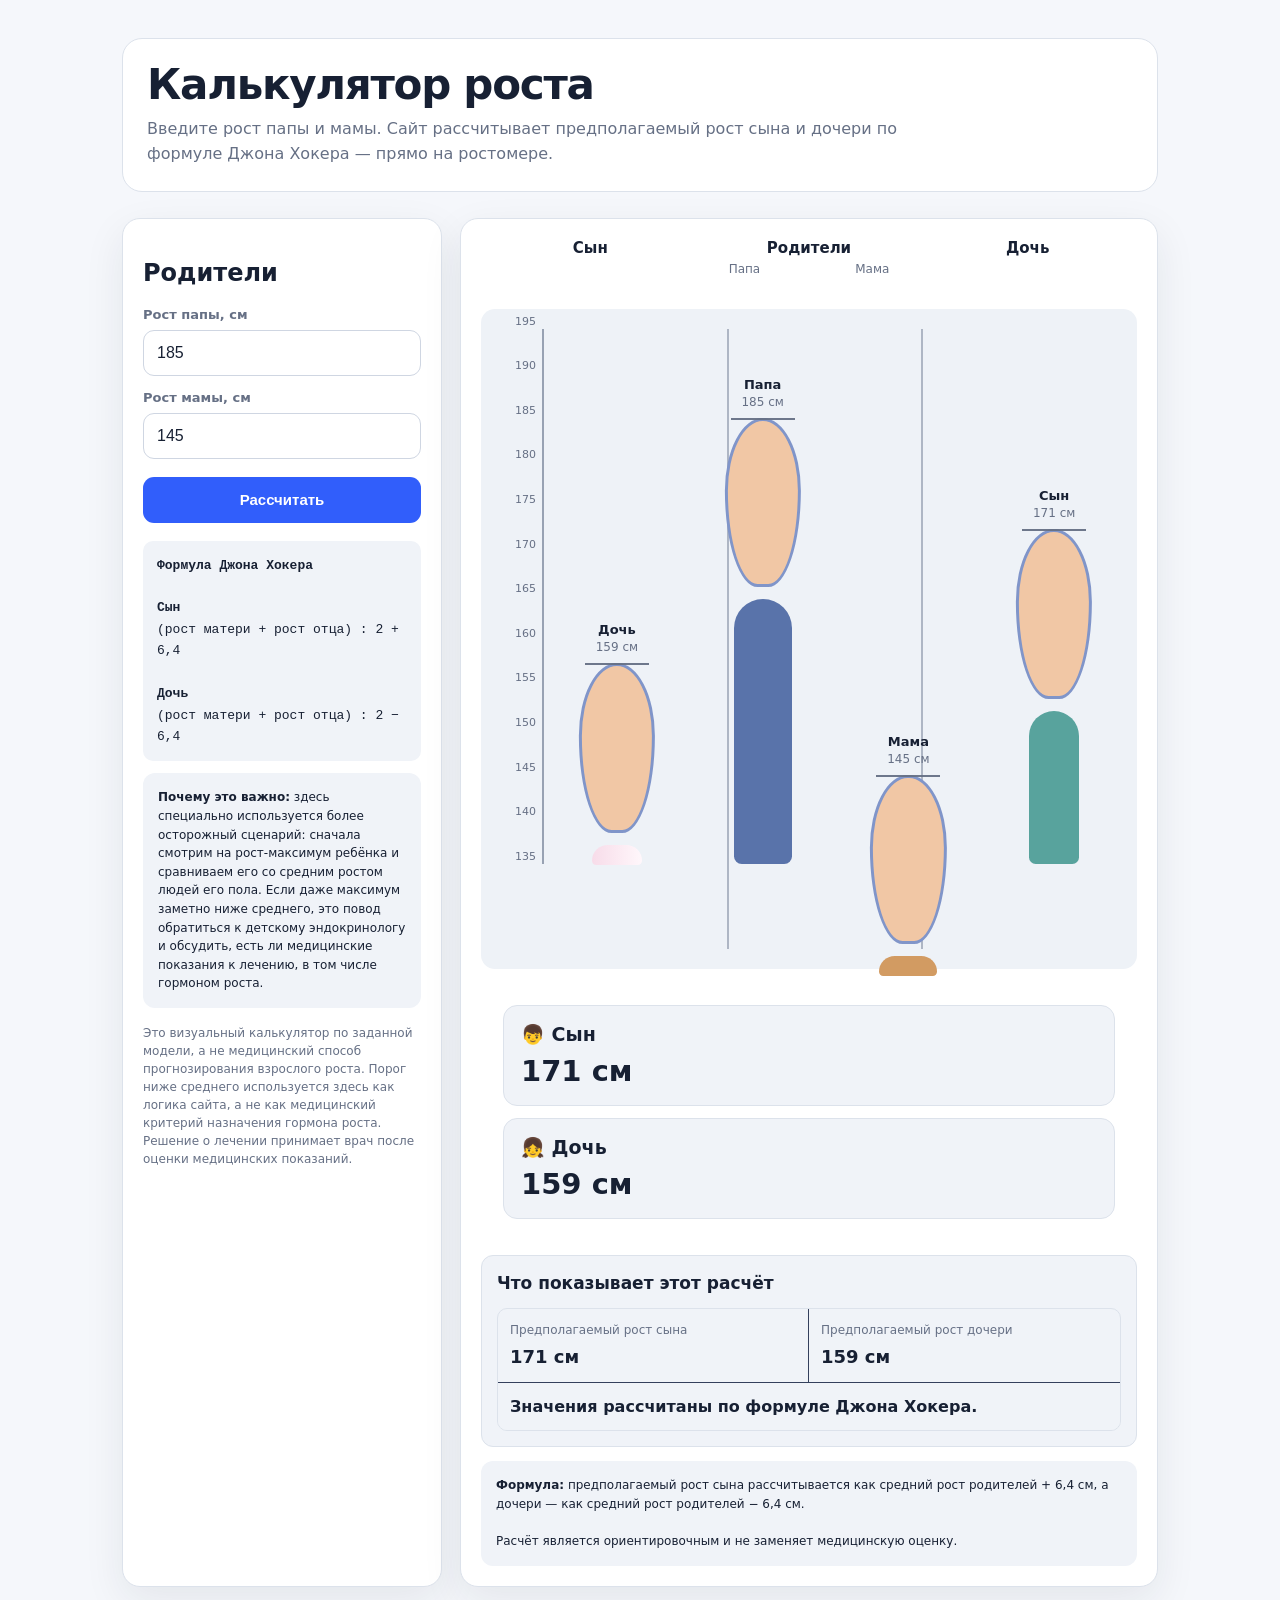
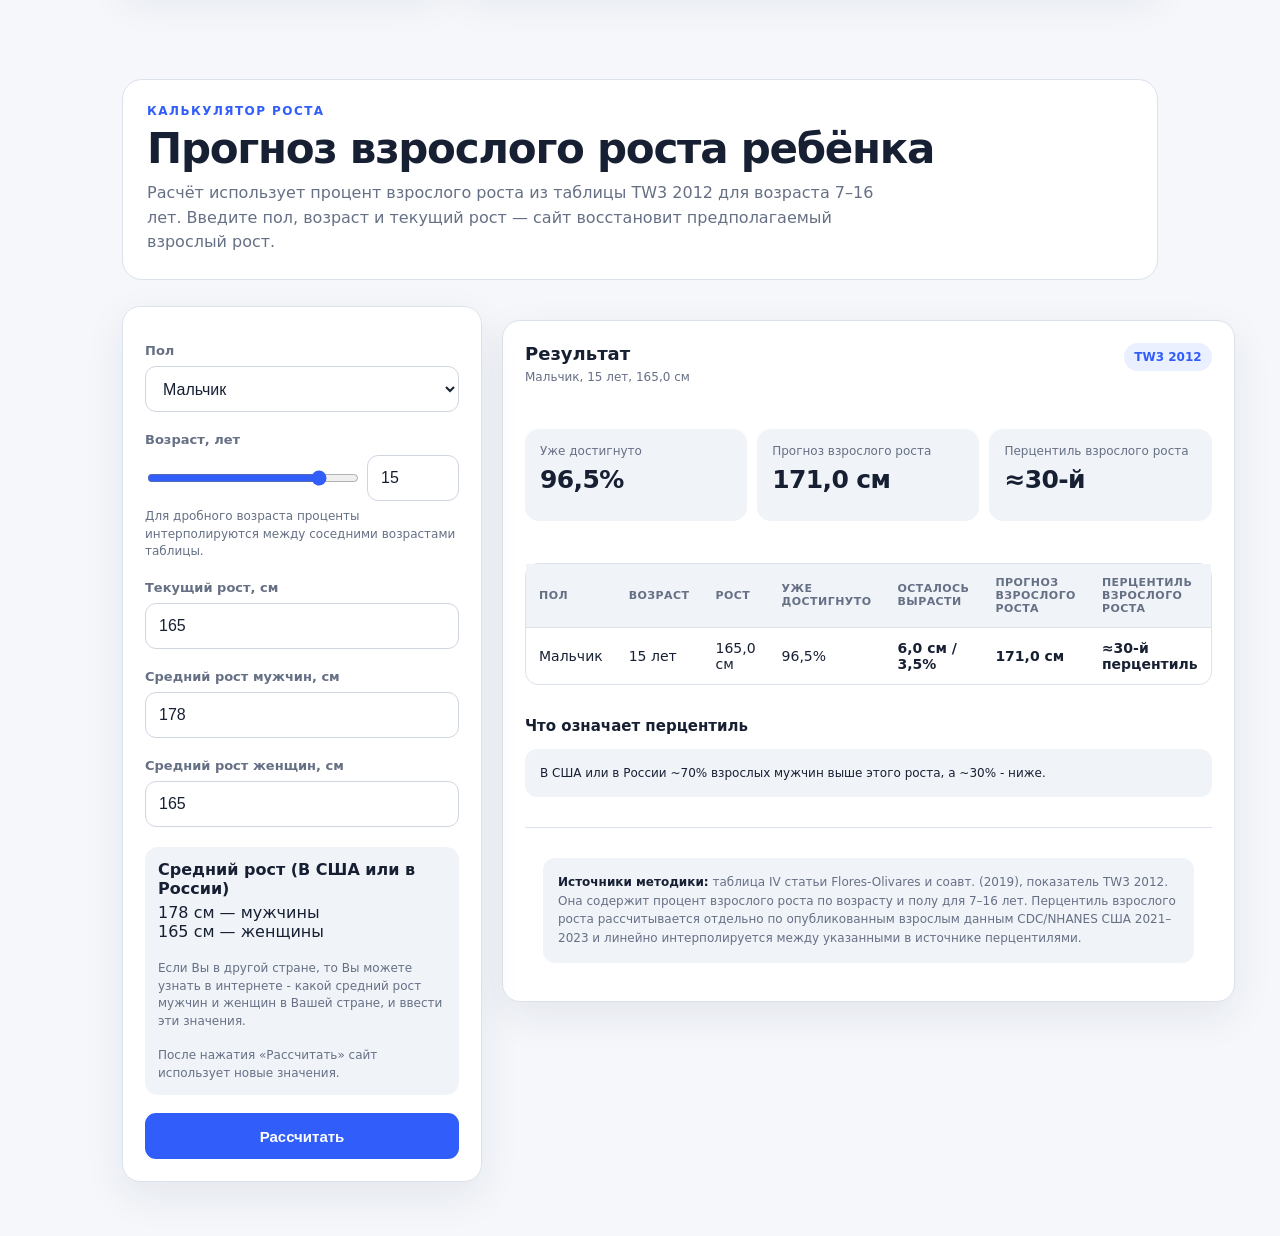
==== index.html @ 7a269a45 "init" ====
<!doctype html>

<html lang="ru">
<head>
    
<meta charset="utf-8">
<meta name="viewport" content="width=device-width,initial-scale=1">

<title>Калькулятор роста</title>

<!-- Формула Джона Хокера.html стили-->
<style>
*{box-sizing:border-box}body{margin:0;font-family:Arial,sans-serif;background:#101522;color:#f3f5fb}.wrap{max-width:1200px;margin:auto;padding:28px 18px 60px}header,.card{background:#192238;border:1px solid #34405d;border-radius:20px}header{padding:24px;margin-bottom:18px}h1{margin:0 0 8px;font-size:34px}.lead{color:#b9c3d8;line-height:1.5}.layout{display:grid;grid-template-columns:320px 1fr;gap:18px}.card{padding:20px}label{display:block;color:#b9c3d8;margin:14px 0 7px}input{width:100%;padding:12px;border-radius:10px;border:1px solid #4a5775;background:#0d1320;color:white;font-size:20px}button{width:100%;padding:13px;margin-top:18px;border:0;border-radius:10px;background:#e9edf7;color:#101522;font-weight:bold;font-size:16px;cursor:pointer}.formula{margin-top:18px;padding:14px;background:#0d1320;border-radius:10px;line-height:1.65;font-family:monospace}.stageHeader{
position:relative;height:62px;margin-bottom:8px;color:#e7ebf5;
display:grid;grid-template-columns:2fr 2fr 2fr;text-align:center;
font-weight:800;font-size:15px;align-items:start;
}
.stageHeader .parentNames{
font-size:12px;color:#aeb9d0;font-weight:400;margin-top:5px;
display:flex;justify-content:center;gap:95px;
}
.stage{height:660px;position:relative;overflow:visible;border-radius:14px;background:linear-gradient(#1c2945,#0d1423)}.ruler{position:absolute;left:8px;z-index:3;top:20px;height:535px;width:55px;border-right:2px solid #71809f}.tick{position:absolute;right:6px;height:14px;line-height:14px;color:#aeb9d0;font-size:11px}.divider{position:absolute;top:20px;bottom:20px;width:2px;background:#71809f;opacity:.75;z-index:1}.divider.left{left:37.5%}.divider.right{left:67%}.stageHeaders{position:absolute;top:18px;left:65px;right:12px;display:grid;grid-template-columns:2fr 2fr 2fr;text-align:center;font-weight:800;font-size:15px;color:#e7ebf5}.parentHeader{position:absolute;top:43px;left:65px;right:12px;display:flex;justify-content:center;gap:95px;font-size:12px;color:#aeb9d0}
.people{position:absolute;left:65px;right:12px;top:20px;height:535px;
display:flex;align-items:flex-end;justify-content:space-around;gap:4px}.person{height:100%;flex:1;min-width:70px;position:relative;
display:block;text-align:center}
.personGuide{position:absolute;height:2px;background:#e7ebf5;opacity:.95;
left:calc(50% - 16px);width:32px;z-index:5;pointer-events:none}.personHead{
position:absolute;
width:45px;
height:100px;
border-radius:50% 50% 43% 43% / 43% 43% 57% 57%;
left:50%;
transform:translateX(-50%);
background:#f1c7a5;
border:3px solid #8095c9;
z-index:3
}.personBody{position:absolute;width:58px;left:50%;transform:translateX(-50%);border-radius:30px 30px 8px 8px;background:#8095c9;z-index:2}.dad .personBody{background:#5973aa}.mom .personBody{background:#d29b62}.son .personBody{width:50px;background:#58a39d}.daughter .personBody{width:50px;background:linear-gradient(90deg,#f7dce9,#fff7fb)}.person b{position:absolute;left:50%;transform:translate(-50%, -100%);
font-size:13px;white-space:nowrap;z-index:4;text-align:center;line-height:1.25}
.person b .heightValue{display:block;font-size:12px;font-weight:400;color:#aeb9d0;margin-top:2px}.person small{display:none} 

.results {display:grid;grid-template-columns:1fr;
  
  gap:12px;margin-top:14px}
  
  .result{background:#0d1320;border:1px solid #34405d;border-radius:14px;padding:17px}.result h2{margin:0 0 8px;font-size:19px}.num{font-size:29px;font-weight:900}.muted{color:#aeb9d0;font-size:13px}.note{margin-top:14px;padding:15px;border-radius:12px;background:#202b44;line-height:1.5}.advice{margin-top:14px;padding:15px;border-radius:12px;border:1px solid #52688f;background:#151e31;line-height:1.5}
.advice h3{margin:0 0 12px;font-size:17px}.comparison{display:grid;gap:10px}.comparisonRow{display:grid;grid-template-columns:1fr 1fr;gap:0;background:#0d1320;border:1px solid #34405d;border-radius:10px;overflow:hidden}.comparisonCell{padding:12px;border-bottom:1px solid #34405d}.comparisonCell:first-child{border-right:1px solid #34405d}.comparisonLabel{color:#aeb9d0;font-size:12px;margin-bottom:4px}.comparisonValue{font-size:18px;font-weight:800}.comparisonResult{grid-column:1/-1;padding:12px;font-weight:700;line-height:1.45;background:#151e31}@media(max-width:600px){.comparisonRow{grid-template-columns:1fr}}
.disclaimer{color:#9eabc4;font-size:12px;line-height:1.5;margin-top:16px}@media(max-width:850px){.layout{grid-template-columns:1fr}.stage{height:540px}.person{min-width:45px}.person b{font-size:10px}.body{width:45px}.son .body,.daughter .body{width:39px}}
</style>


<!-- прогноз и перцентиль.html стили -->
<style>
:root {
  color-scheme: light dark;
  --bg: light-dark(#f5f7fb, #101319);
  --surface: light-dark(#ffffff, #181c24);
  --surface2: light-dark(#f0f3f8, #202631);
  --text: light-dark(#172033, #f1f4f8);
  --muted: light-dark(#667085, #a9b2c2);
  --border: light-dark(#dce2eb, #303846);
  --accent: light-dark(#315efb, #7d98ff);
  --accent2: light-dark(#eaf0ff, #263252);
  --good: light-dark(#087443, #5dd39e);
  --shadow: 0 14px 40px rgba(20, 32, 55, .08);
}
* { box-sizing: border-box; }
html, body { margin: 0; min-height: 100%; }
body { font-family: Inter, ui-sans-serif, system-ui, -apple-system, BlinkMacSystemFont, "Segoe UI", sans-serif; background: var(--bg); color: var(--text); }
#app { min-height: 100vh; background: var(--bg); border-radius: 0; }
.wrap { max-width: 1080px; margin: 0 auto; padding: 38px 22px 54px; }
header { margin-bottom: 26px; }
.eyebrow { color: var(--accent); font-size: 12px; font-weight: 800; letter-spacing: .12em; text-transform: uppercase; margin-bottom: 9px; }
h1 { font-size: clamp(28px, 4vw, 42px); line-height: 1.05; margin: 0 0 10px; letter-spacing: -.03em; }
.lead { color: var(--muted); max-width: 760px; line-height: 1.55; margin: 0; }
.grid { display: grid; grid-template-columns: 360px 1fr; gap: 20px; align-items: start; }
.card { background: var(--surface); border: 1px solid var(--border); border-radius: 18px; box-shadow: var(--shadow); }
.controls { padding: 22px; position: sticky; top: 18px; }
.field { margin-bottom: 20px; }
label { display: block; font-size: 13px; font-weight: 750; margin-bottom: 8px; }
select, input[type=number] { width: 100%; height: 46px; border: 1px solid var(--border); border-radius: 11px; background: var(--surface); color: var(--text); padding: 0 13px; font-size: 16px; outline: none; }
select:focus, input[type=number]:focus { border-color: var(--accent); box-shadow: 0 0 0 3px var(--accent2); }
.age-row { display: grid; grid-template-columns: 1fr 92px; gap: 10px; align-items: center; }
input[type=range] { width: 100%; accent-color: var(--accent); }
.small { font-size: 12px; color: var(--muted); line-height: 1.45; }
.refbox { background: var(--surface2); border-radius: 13px; padding: 13px; margin-top: 8px; }
.refbox strong { display: block; margin-bottom: 5px; }
button { width: 100%; border: 0; border-radius: 11px; height: 46px; background: var(--accent); color: white; font-weight: 800; font-size: 15px; cursor: pointer; }
button:hover { filter: brightness(1.06); }
.results { padding: 22px; }
.result-head { display: flex; justify-content: space-between; gap: 16px; align-items: flex-start; margin-bottom: 18px; }
.result-title { font-size: 18px; font-weight: 800; margin: 0 0 5px; }
.badge { white-space: nowrap; padding: 7px 10px; border-radius: 999px; background: var(--accent2); color: var(--accent); font-size: 12px; font-weight: 800; }
.hero { display: grid; grid-template-columns: repeat(3, 1fr); gap: 10px; margin-bottom: 18px; }
.metric { background: var(--surface2); border-radius: 14px; padding: 15px; min-height: 92px; }
.metric .k { color: var(--muted); font-size: 12px; margin-bottom: 7px; }
.metric .v { font-size: 25px; font-weight: 850; letter-spacing: -.025em; }
.table-wrap { overflow-x: visible; border: 1px solid var(--border); border-radius: 13px; }

table {
  width: 100%;
  border-collapse: collapse;
  min-width: 0;

}

th, td { padding: 12px 13px; text-align: left; border-bottom: 1px solid var(--border); }
th { font-size: 11px; text-transform: uppercase; letter-spacing: .04em; color: var(--muted); background: var(--surface2); }
td { font-size: 14px; }
tr:last-child td { border-bottom: 0; }
strong.highlight { color: var(--accent); }
.section { margin-top: 20px; }
.section h2 { font-size: 15px; margin: 0 0 9px; }
.note { color: var(--muted); font-size: 12px; line-height: 1.55; }
.source { padding: 16px 18px; border-top: 1px solid var(--border); margin-top: 18px; }
.source a { color: var(--accent); }
.error { color: #c62828; font-size: 13px; margin-top: 7px; }
@media (max-width: 820px) {
  .grid { grid-template-columns: 1fr; }
  .controls { position: static; }
}
@media (max-width: 560px) {
  .wrap { padding: 25px 14px 40px; }
  .hero { grid-template-columns: 1fr; }
  .result-head { flex-direction: column; }
}
</style>



<style id="light-theme-override">
html, body, #app {
  background: #f5f7fb !important;
  color: #172033 !important;
}
header, .card {
  background: #ffffff !important;
  color: #172033 !important;
  border-color: #dce2eb !important;
}
.stage {
  background: #eef2f7 !important;
}
.stageHeader, .stageHeaders {
  color: #172033 !important;
}
.parentNames, .parentHeader, .tick, .lead, label, .small, .muted,
.disclaimer, .note, .comparisonLabel, .metric .k, .source .note {
  color: #667085 !important;
}
input, select, input[type=number] {
  background: #ffffff !important;
  color: #172033 !important;
  border-color: #cfd6e2 !important;
}
.formula, .result, .comparisonRow, .comparisonResult,
.refbox, .metric, .note, .advice {
  background: #f0f3f8 !important;
  color: #172033 !important;
  border-color: #dce2eb !important;
}
.table-wrap, table, th, td {
  border-color: #dce2eb !important;
}
th {
  background: #f0f3f8 !important;
  color: #667085 !important;
}
td {
  color: #172033 !important;
}
.result h2, .result-title, .comparisonValue, .num,
h1, h2, h3, strong, .v {
  color: #172033 !important;
}
.badge {
  background: #eaf0ff !important;
}
.person b {
  color: #172033 !important;
}
.person b .heightValue {
  color: #667085 !important;
}
.personGuide {
  background: #667085 !important;
}
.ruler {
  border-right-color: #98a2b3 !important;
}
.divider {
  background: #98a2b3 !important;
}
</style>

</head>

<body>
    <!-- Формула Джона Хокера.html div-->
<div class="wrap"><header><h1>Калькулятор роста</h1><div class="lead">Введите рост папы и мамы. Сайт рассчитывает предполагаемый рост сына и дочери по формуле Джона Хокера — прямо на ростомере.</div></header><div class="layout"><section class="card"><h2>Родители</h2><label>Рост папы, см</label><input id="dad" type="number" min="70" max="250" value="185"><label>Рост мамы, см</label><input id="mom" type="number" min="70" max="250" value="145"><button onclick="calculate()">Рассчитать</button><div class="formula"><b>Формула Джона Хокера</b><br><br><b>Сын</b><br>(рост матери + рост отца) : 2 + 6,4<br><br><b>Дочь</b><br>(рост матери + рост отца) : 2 − 6,4</div><div class="note" style="margin-top:12px;background:#2a2030">
<b>Почему это важно:</b> здесь специально используется более осторожный сценарий: сначала смотрим на рост-максимум ребёнка и сравниваем его со средним ростом людей его пола. Если даже максимум заметно ниже среднего, это повод обратиться к детскому эндокринологу и обсудить, есть ли медицинские показания к лечению, в том числе гормоном роста.
</div>

<!-- Формула Джона Хокера.html div-->
<div class="disclaimer">Это визуальный калькулятор по заданной модели, а не медицинский способ прогнозирования взрослого роста. Порог ниже среднего используется здесь как логика сайта, а не как медицинский критерий назначения гормона роста. Решение о лечении принимает врач после оценки медицинских показаний.</div></section><section class="card"><div class="stageHeader">
<div>Сын</div>
<div>Родители<div class="parentNames"><span>Папа</span><span>Мама</span></div></div>
<div>Дочь</div>
</div><div class="stage"><div class="ruler" id="ruler"></div><div class="divider left"></div><div class="divider right"></div><div class="people" id="people"></div></div><div class="results"><div class="result"><h2>👦 Сын</h2><div class="num" id="sonHeight">—</div></div><div class="result"><h2>👧 Дочь</h2><div class="num" id="daughterHeight">—</div></div></div><div id="advice" class="advice"></div><div class="note">
<b>Формула:</b> предполагаемый рост сына рассчитывается как средний рост родителей + 6,4 см, а дочери — как средний рост родителей − 6,4 см.<br><br>
Расчёт является ориентировочным и не заменяет медицинскую оценку.
</div></section></div></div>



<!-- прогноз и перцентиль.html - див -->

<div id="app">
  <main class="wrap">
    <header>
      <div class="eyebrow">Калькулятор роста</div>
      <h1>Прогноз взрослого роста ребёнка</h1>
      <p class="lead">Расчёт использует процент взрослого роста из таблицы TW3 2012 для возраста 7–16 лет. Введите пол, возраст и текущий рост — сайт восстановит предполагаемый взрослый рост.</p>
    </header>

    <div class="grid">
      <section class="card controls">
        <div class="field">
          <label for="gender">Пол</label>
          <select id="gender">
            <option value="male">Мальчик</option>
            <option value="female">Девочка</option>
          </select>
        </div>

        <div class="field">
          <label for="age">Возраст, лет</label>
          <div class="age-row">
            <input id="ageRange" type="range" min="7" max="16" step="0.1" value="15">
            <input id="age" type="number" min="7" max="16" step="0.1" value="15">
          </div>
          <div class="small" style="margin-top:7px">Для дробного возраста проценты интерполируются между соседними возрастами таблицы.</div>
        </div>

        <div class="field">
          <label for="height">Текущий рост, см</label>
          <input id="height" type="number" min="80" max="230" step="0.1" value="165">
          <div id="heightError" class="error" hidden>Введите рост от 80 до 230 см.</div>
        </div>

        <div class="field">
          <label for="avgMale">Средний рост мужчин, см</label>
          <input id="avgMale" type="number" min="100" max="230" step="0.1" value="178">
        </div>

        <div class="field">
          <label for="avgFemale">Средний рост женщин, см</label>
          <input id="avgFemale" type="number" min="100" max="230" step="0.1" value="165">
        </div>

        <div class="refbox">
          <strong>Средний рост (В США или в России)</strong>
          <div id="averageText">178 см — мужчины</div>
          <div id="averageText">165 см — женщины</div>
          <br/>
          <div class="small">
            Если Вы в другой стране, то Вы можете узнать в интернете - какой средний рост мужчин и женщин в Вашей стране, и ввести эти значения.
            <br/>  <br/>
            После нажатия «Рассчитать» сайт использует новые значения.</div>

        </div>
        <button id="calc">Рассчитать</button>
      </section>

      <section class="card results">
        <div class="result-head">
          <div>
            <div class="result-title">Результат</div>
            <div id="summary" class="small">Мальчик, 15 лет, 165 см</div>
          </div>
          <div class="badge">TW3 2012</div>
        </div>
        <div></div>
        <div class="hero">
          <div class="metric"><div class="k">Уже достигнуто</div><div id="pctReached" class="v">96,5%</div></div>
          <div class="metric"><div class="k">Прогноз взрослого роста</div><div id="adultHeight" class="v">171,0 см</div></div>
          <div class="metric"><div class="k">Перцентиль взрослого роста</div><div id="percentile" class="v">≈30-й</div></div>
        </div>
        <div></div>
        <div class="table-wrap">
          <table>
            <thead><tr><th>Пол</th><th>Возраст</th><th>Рост</th><th>Уже достигнуто</th><th>Осталось вырасти</th><th>Прогноз взрослого роста</th><th>Перцентиль взрослого роста</th></tr></thead>
            <tbody><tr>
              <td id="rgender">Мальчик</td><td id="rAge">15 лет</td><td id="rHeight">165 см</td><td id="rReached">96,5%</td>
              <td id="rRemaining"><strong class="highlight">6,0 см / 3,5%</strong></td><td id="rAdult"><strong class="highlight">171,0 см</strong></td><td id="rPercentile"><strong class="highlight">≈30-й перцентиль</strong></td>
            </tr></tbody>
          </table>
        </div>

        <div class="section">
          <h2>Что означает перцентиль</h2>
          <div id="percentileText" class="note">Примерно 30% мужчин в используемой взрослой референсной выборке ниже этого роста, а примерно 70% — выше.</div>
        </div>

        <div class="source">
          <div class="note"><strong>Источники методики:</strong> таблица IV статьи Flores-Olivares и соавт. (2019), показатель TW3 2012. Она содержит процент взрослого роста по возрасту и полу для 7–16 лет. Перцентиль взрослого роста рассчитывается отдельно по опубликованным взрослым данным CDC/NHANES США 2021–2023 и линейно интерполируется между указанными в источнике перцентилями.</div>
        </div>
      </section>
    </div>
  </main>
</div>




<!-- Формула Джона Хокера.html скрипт:-->
<script>
function calculate(){
    const dad=+document.getElementById('dad').value;
    const mom=+document.getElementById('mom').value;
    if(!dad||!mom)return;

    // Формула Джона Хокера.html.
    // Сын: (рост матери + рост отца) / 2 + 6,4.
    // Дочь: (рост матери + рост отца) / 2 - 6,4.
    const sonHeight=(mom+dad)/2+6.4;
    const daughterHeight=(mom+dad)/2-6.4;

    document.getElementById('sonHeight').textContent=Math.round(sonHeight)+' см';
    document.getElementById('daughterHeight').textContent=Math.round(daughterHeight)+' см';

    const people=[
        ['Дочь',daughterHeight,'daughter'],
        ['Папа',dad,'dad'],
        ['Мама',mom,'mom'],
        ['Сын',sonHeight,'son']
    ];

    // Все реальные значения роста, используемые для построения ростомера.
    // Важно: этот массив должен быть создан ДО расчёта lo/hi.
    const all=people.map(p=>p[1]);

    // ================================================================
    // РОСТОМЕР: КООРДИНАТЫ ЦИФР = ОСНОВА ДЛЯ ВСЕХ ФИГУР
    // ================================================================
    const lo=Math.floor((Math.min(...all)-10)/5)*5;
    const hi=Math.ceil((Math.max(...all)+10)/5)*5;
    const H=535;

    /*
       Сначала физически создаём цифры ростомера.

       Для КАЖДОЙ цифры запоминаем:
         x  = её горизонтальная координата
         y  = НИЖНЮЮ координату цифры

       Именно эти координаты потом используются для фигур.
       Отдельной шкалы для фигур НЕТ.
    */
    const rulerCoords={};
    let ticks='';

    for(let h=lo;h<=hi;h+=5){
        const bottomY=H-(h-lo)*(H/(hi-lo));
        const topY=bottomY-14;

        // Пока только создаём цифры.
        // Реальные x/y будут считаны НИЖЕ, после вставки в DOM.
        ticks+=`<div class="tick" data-height="${h}" style="top:${topY}px">${h}</div>`;
    }

    const ruler=document.getElementById('ruler');
    ruler.innerHTML=ticks;

    /*
       Теперь цифры уже реально существуют на странице.
       Запоминаем ИХ ФАКТИЧЕСКИЕ координаты:
         x = offsetLeft
         y = offsetTop + offsetHeight = нижний край цифры

       Это именно та координата, которую потом используем
       для постановки линии роста.
    */
    ruler.querySelectorAll('.tick').forEach(el=>{
        const h=Number(el.dataset.height);

        rulerCoords[h]={
            x:el.offsetLeft,
            y:el.offsetTop+el.offsetHeight
        };
    });

    /*
       ГЛАВНАЯ ЛОГИКА.

       Если рост ровно кратен 5:
          170 -> берём НИЖНИЙ Y цифры 170.

       Если рост НЕ кратен 5:
          171, 172, 173, 174
          находятся в промежутке 170..175.

       Для ВСЕХ этих значений берём:
          (нижний Y цифры 170 + нижний Y цифры 175) / 2

       То есть они получают ОДИНАКОВУЮ горизонтальную линию,
       строго посередине между двумя ближайшими цифрами ростомера.

       Это специально НЕ является пропорциональной интерполяцией.
    */
    function growthLineY(height){
        const roundedHeight=Math.round(height);

        // Точное значение, кратное 5:
        if(roundedHeight % 5 === 0 && rulerCoords[roundedHeight]){
            return rulerCoords[roundedHeight].y;
        }

        // Нижняя и верхняя отметки, кратные 5.
        const lower=Math.floor(height/5)*5;
        const upper=lower+5;

        const lowerPoint=rulerCoords[lower];
        const upperPoint=rulerCoords[upper];

        if(lowerPoint && upperPoint){
            // СТРОГО СЕРЕДИНА между нижними Y двух цифр.
            return (lowerPoint.y + upperPoint.y) / 2;
        }

        // Запасной вариант только если значение вышло за созданный ростомер.
        return H-(height-lo)*(H/(hi-lo));
    }

    /*
       Фигура:

       ───────────────  <- горизонтальная линия роста
              ○         <- ВЕРХ круга совпадает с линией
             /|\
             / \

       Линия касается круга именно сверху.
       Тело начинается ниже головы.
    */
    // Голова должна занимать примерно 19 см по высоте.
    // Больший диаметр овала расположен вертикально.
    // Меньший диаметр = 45% от большего.
    //
    // Высота ростомера H соответствует диапазону hi-lo сантиметров,
    // поэтому 19 см переводим в реальные пиксели этого ростомера.
    const headHeightCm=19;
    const headHeight=19*(H/(hi-lo));
    const headWidth=headHeight*0.45;
    const headBorder=3;
    const headTotal=headHeight+headBorder*2;
    const bodyGap=6;

    document.getElementById('people').innerHTML=people.map(p=>{
        const growthY=growthLineY(p[1]);

        // ВЕРХ головы = линия роста.
        const headTop=growthY;

        // Тело начинается под кругом.
        const bodyTop=headTop+headTotal+bodyGap;
        const bodyHeight=Math.max(20,H-bodyTop);

        // Горизонтальная линия роста для каждой фигуры.
        const guide=
            `<div class="personGuide"
                  style="top:${growthY}px;
                         left:calc(50% - 32px);
                         width:64px"></div>`;

        return `<div class="person ${p[2]}">
            ${guide}
            <div class="personHead" style="top:${headTop}px;width:${headWidth}px;height:${headHeight}px"></div>
            <div class="personBody" style="top:${bodyTop}px;height:${bodyHeight}px"></div>
            <b style="top:${headTop-8}px">${p[0]}<span class="heightValue">${Math.round(p[1])} см</span></b>
        </div>`;
    }).join('');

    document.getElementById('advice').innerHTML=
        `<h3>Что показывает этот расчёт</h3><div class="comparison"><div class="comparisonRow"><div class="comparisonCell"><div class="comparisonLabel">Предполагаемый рост сына</div><div class="comparisonValue">${Math.round(sonHeight)} см</div></div><div class="comparisonCell"><div class="comparisonLabel">Предполагаемый рост дочери</div><div class="comparisonValue">${Math.round(daughterHeight)} см</div></div><div class="comparisonResult">Значения рассчитаны по формуле Джона Хокера.</div></div></div>`;
}
calculate();
</script>


<!-- прогноз и перцентиль.html скрипт:-->
<script>
const AHP = {
  male: [
    [7,69.4],[8,72.6],[9,75.6],[10,78.4],[11,80.8],[12,84.5],[13,88.2],[14,93.1],[15,96.5],[16,98.1]
  ],
  female: [
    [7,74.2],[8,77.9],[9,81.2],[10,85.4],[11,88.8],[12,92.0],[13,96.2],[14,98.0],[15,99.0],[16,99.2]
  ]
};
// CDC/NHANES US adults 20+ (2021–2023): percentile -> cm.
const ADULT_REF = {
  male: [[5,162.2],[10,165.2],[15,167.5],[25,170.0],[50,175.2],[75,180.1],[85,183.0],[90,184.8],[95,187.2]],
  female: [[5,149.6],[10,152.0],[15,153.9],[25,156.4],[50,161.2],[75,166.1],[85,168.6],[90,170.4],[95,172.5]]
};
const AVG = { male:178, female:165 };
const genderEl = document.getElementById('gender');
const avgMaleEl = document.getElementById('avgMale');
const avgFemaleEl = document.getElementById('avgFemale');
const ageEl = document.getElementById('age');
const rangeEl = document.getElementById('ageRange');
const heightEl = document.getElementById('height');
rangeEl.addEventListener('input', () => { ageEl.value = rangeEl.value; calculate(); });
ageEl.addEventListener('input', () => { rangeEl.value = Math.max(7, Math.min(16, Number(ageEl.value) || 7)); calculate(); });
genderEl.addEventListener('change', calculate);
heightEl.addEventListener('input', calculate);
document.getElementById('calc').addEventListener('click', calculate);
function fmt(n, digits=1) { return n.toFixed(digits).replace('.', ','); }
function interpolate(rows, age) {
  if (age <= rows[0][0]) return rows[0][1];
  if (age >= rows[rows.length-1][0]) return rows[rows.length-1][1];
  for (let i=0;i<rows.length-1;i++) {
    const [x1,y1] = rows[i], [x2,y2] = rows[i+1];
    if (age >= x1 && age <= x2) return y1 + (age-x1)*(y2-y1)/(x2-x1);
  }
}
function percentile(height, gender) {
  const rows = ADULT_REF[gender];
  if (height < rows[0][1]) return { value: 5, bound: '<' };
  if (height > rows[rows.length-1][1]) return { value: 95, bound: '>' };
  for (let i=0;i<rows.length-1;i++) {
    const [p1,h1] = rows[i], [p2,h2] = rows[i+1];
    if (height >= h1 && height <= h2) {
      const p = p1 + (height-h1)*(p2-p1)/(h2-h1);
      return { value:p, bound:'' };
    }
  }
  return { value:50, bound:'' };
}
function calculate() {
  const gender = genderEl.value;
  let age = Number(ageEl.value);
  const height = Number(heightEl.value);
  const avgMale = Number(avgMaleEl.value);
  const avgFemale = Number(avgFemaleEl.value);
  const err = document.getElementById('heightError');
  if (!Number.isFinite(age)) age = 15;
  age = Math.max(7, Math.min(16, age));
  rangeEl.value = age;
  if (!Number.isFinite(height) || height < 80 || height > 230) { err.hidden=false; return; }
  err.hidden=true;
  if (!Number.isFinite(avgMale) || avgMale < 100 || avgMale > 230 ||
      !Number.isFinite(avgFemale) || avgFemale < 100 || avgFemale > 230) {
    return;
  }
  AVG.male = avgMale;
  AVG.female = avgFemale;
  const reached = interpolate(AHP[gender], age);
  const adult = height / (reached/100);
  const remainingCm = adult - height;
  const remainingPct = 100 - reached;
  const perc = percentile(adult, gender);
  const pText = perc.bound === '<' ? `<${perc.value}-го` : perc.bound === '>' ? `>${perc.value}-го` : `≈${Math.round(perc.value)}-й`;
  const genderName = gender === 'male' ? 'Мальчик' : 'Девочка';
  const avg = AVG[gender];
  document.getElementById('averageText').textContent = `${avg} см — ${gender === 'male' ? 'мужчины' : 'женщины'}`;
  document.getElementById('summary').textContent = `${genderName}, ${fmt(age, age % 1 ? 1 : 0)} лет, ${fmt(height)} см`;
  document.getElementById('pctReached').textContent = `${fmt(reached)}%`;
  document.getElementById('adultHeight').textContent = `${fmt(adult)} см`;
  document.getElementById('percentile').textContent = `${pText}`;
  document.getElementById('rgender').textContent = genderName;
  document.getElementById('rAge').textContent = `${fmt(age, age % 1 ? 1 : 0)} лет`;
  document.getElementById('rHeight').textContent = `${fmt(height)} см`;
  document.getElementById('rReached').textContent = `${fmt(reached)}%`;
  document.getElementById('rRemaining').innerHTML = `<strong class="highlight">${fmt(Math.max(0,remainingCm))} см / ${fmt(remainingPct)}%</strong>`;
  document.getElementById('rAdult').innerHTML = `<strong class="highlight">${fmt(adult)} см</strong>`;
  document.getElementById('rPercentile').innerHTML = `<strong class="highlight">${pText} перцентиль</strong>`;
  const low = Math.max(0, Math.min(100, perc.value));
  document.getElementById('percentileText').textContent = perc.bound === '<'
    ? `Прогноз ниже 5-го перцентиля используемой референсной выборки.`
    : perc.bound === '>'
      ? `Прогноз выше 95-го перцентиля используемой референсной выборки.`
      : `В США или в России   ~${Math.round(100-low)}%  взрослых ${gender === 'male' ? 'мужчин' : 'женщин'} выше этого роста, а ~${Math.round(low)}% - ниже.`;
}
calculate();
</script>



</body>


</html>
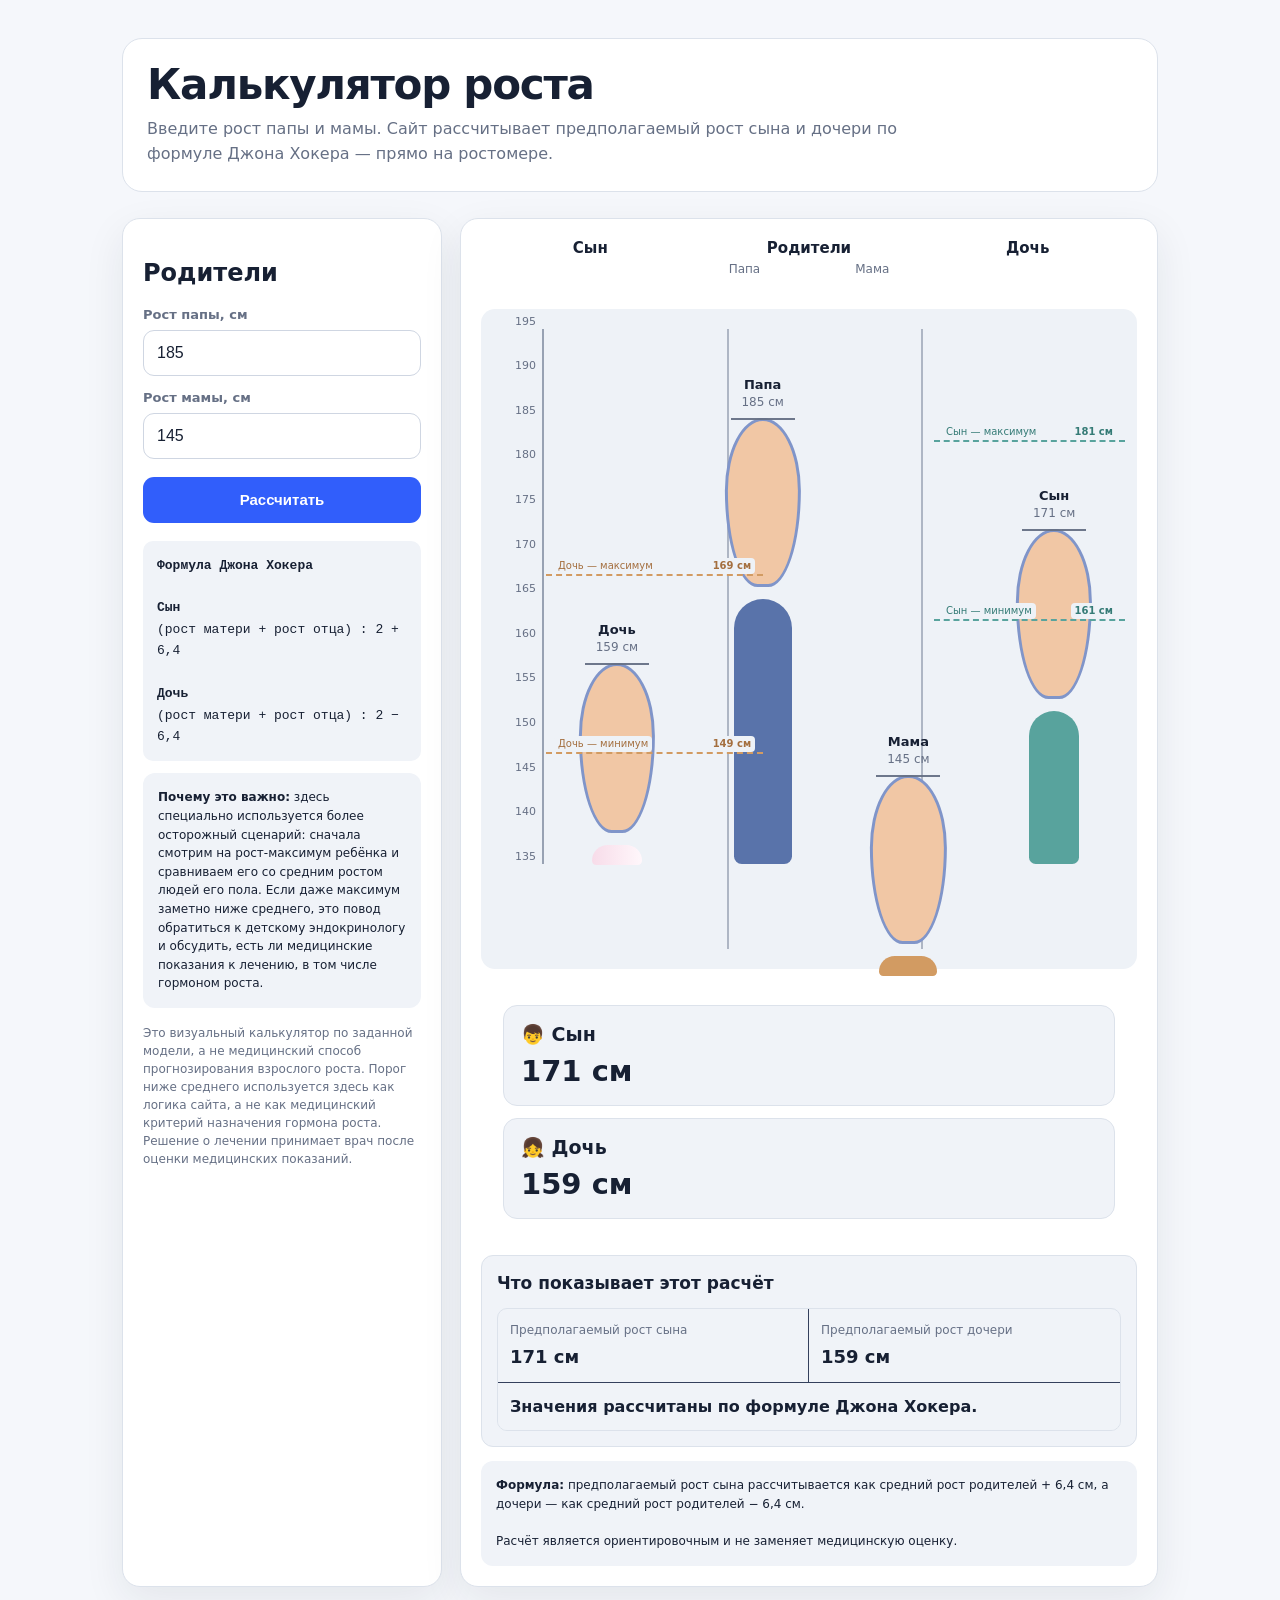
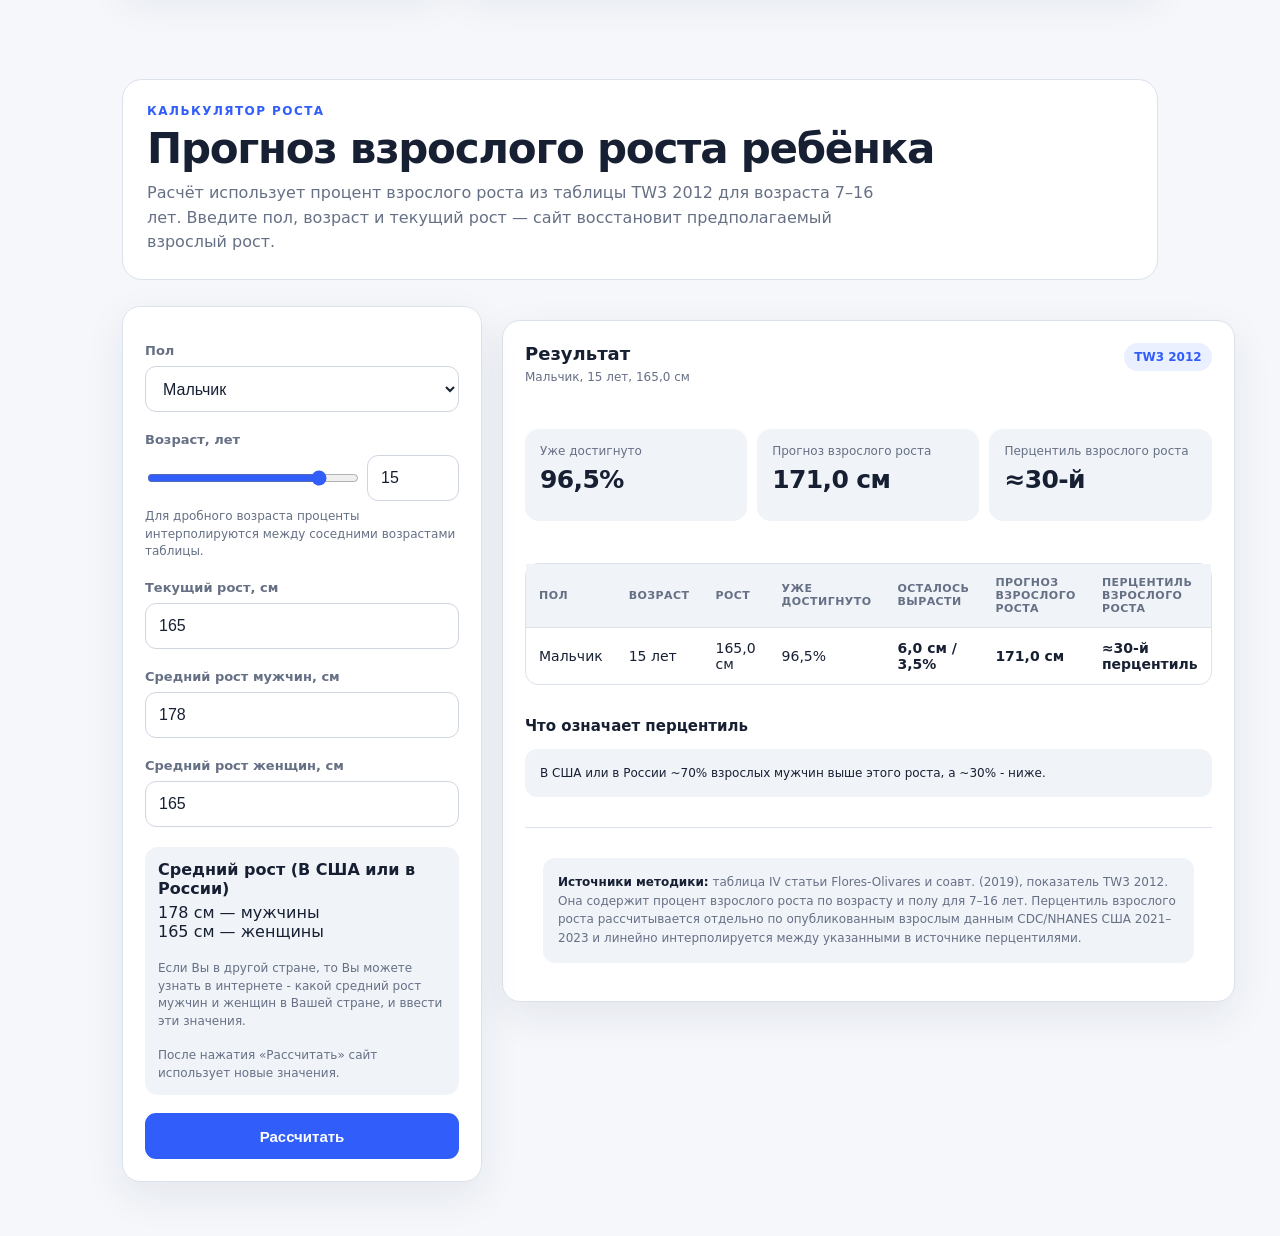
==== commit e1f8ecca: "now it has line min-height and max-height" ====
--- a/index.html
+++ b/index.html
@@ -44,7 +44,7 @@
   
   .result{background:#0d1320;border:1px solid #34405d;border-radius:14px;padding:17px}.result h2{margin:0 0 8px;font-size:19px}.num{font-size:29px;font-weight:900}.muted{color:#aeb9d0;font-size:13px}.note{margin-top:14px;padding:15px;border-radius:12px;background:#202b44;line-height:1.5}.advice{margin-top:14px;padding:15px;border-radius:12px;border:1px solid #52688f;background:#151e31;line-height:1.5}
 .advice h3{margin:0 0 12px;font-size:17px}.comparison{display:grid;gap:10px}.comparisonRow{display:grid;grid-template-columns:1fr 1fr;gap:0;background:#0d1320;border:1px solid #34405d;border-radius:10px;overflow:hidden}.comparisonCell{padding:12px;border-bottom:1px solid #34405d}.comparisonCell:first-child{border-right:1px solid #34405d}.comparisonLabel{color:#aeb9d0;font-size:12px;margin-bottom:4px}.comparisonValue{font-size:18px;font-weight:800}.comparisonResult{grid-column:1/-1;padding:12px;font-weight:700;line-height:1.45;background:#151e31}@media(max-width:600px){.comparisonRow{grid-template-columns:1fr}}
-.disclaimer{color:#9eabc4;font-size:12px;line-height:1.5;margin-top:16px}@media(max-width:850px){.layout{grid-template-columns:1fr}.stage{height:540px}.person{min-width:45px}.person b{font-size:10px}.body{width:45px}.son .body,.daughter .body{width:39px}}
+.disclaimer{color:#9eabc4;font-size:12px;line-height:1.5;margin-top:16px}.rangeMarker{position:absolute;left:0;right:0;height:0;z-index:6;pointer-events:none;border-top:2px dashed #315efb}.rangeMarker span,.rangeMarker b{position:absolute;top:-18px;font-size:10px;line-height:14px;white-space:nowrap;background:#eef2f7;padding:1px 4px;border-radius:4px}.rangeMarker span{left:2px}.rangeMarker b{right:2px}.rangeMarker.sonMin span,.rangeMarker.sonMax span{left:8px}.rangeMarker.sonMin b,.rangeMarker.sonMax b{right:8px}.rangeMarker.daughterMin span,.rangeMarker.daughterMax span{left:8px}.rangeMarker.daughterMin b,.rangeMarker.daughterMax b{right:8px}.rangeMarker.sonMin,.rangeMarker.sonMax{border-top-color:#58a39d}.rangeMarker.daughterMin,.rangeMarker.daughterMax{border-top-color:#d29b62}.rangeMarker.sonMin span,.rangeMarker.sonMin b,.rangeMarker.sonMax span,.rangeMarker.sonMax b{color:#357b76}.rangeMarker.daughterMin span,.rangeMarker.daughterMin b,.rangeMarker.daughterMax span,.rangeMarker.daughterMax b{color:#a46f3f}@media(max-width:850px){.layout{grid-template-columns:1fr}.stage{height:540px}.person{min-width:45px}.person b{font-size:10px}.body{width:45px}.son .body,.daughter .body{width:39px}}
 </style>
 
 
@@ -325,6 +325,15 @@
     const sonHeight=(mom+dad)/2+6.4;
     const daughterHeight=(mom+dad)/2-6.4;
 
+    // Отдельные константы диапазона роста для мальчика и девочки.
+    const SON_GROWTH_RANGE = 10;
+    const DAUGHTER_GROWTH_RANGE = 10;
+
+    const sonMinHeight = sonHeight - SON_GROWTH_RANGE;
+    const sonMaxHeight = sonHeight + SON_GROWTH_RANGE;
+    const daughterMinHeight = daughterHeight - DAUGHTER_GROWTH_RANGE;
+    const daughterMaxHeight = daughterHeight + DAUGHTER_GROWTH_RANGE;
+
     document.getElementById('sonHeight').textContent=Math.round(sonHeight)+' см';
     document.getElementById('daughterHeight').textContent=Math.round(daughterHeight)+' см';
 
@@ -337,7 +346,11 @@
 
     // Все реальные значения роста, используемые для построения ростомера.
     // Важно: этот массив должен быть создан ДО расчёта lo/hi.
-    const all=people.map(p=>p[1]);
+    const all=[
+        ...people.map(p=>p[1]),
+        sonMinHeight, sonMaxHeight,
+        daughterMinHeight, daughterMaxHeight
+    ];
 
     // ================================================================
     // РОСТОМЕР: КООРДИНАТЫ ЦИФР = ОСНОВА ДЛЯ ВСЕХ ФИГУР
@@ -455,7 +468,25 @@
     const headTotal=headHeight+headBorder*2;
     const bodyGap=6;
 
-    document.getElementById('people').innerHTML=people.map(p=>{
+    // В массиве people дочь находится слева, сын — справа.
+    // Поэтому диапазон дочери рисуем в левой зоне,
+    // а диапазон сына — в правой зоне.
+    const rangeMarkers = [
+        ['Дочь — минимум', daughterMinHeight, 'daughterMin', 'daughter'],
+        ['Дочь — максимум', daughterMaxHeight, 'daughterMax', 'daughter'],
+        ['Сын — минимум', sonMinHeight, 'sonMin', 'son'],
+        ['Сын — максимум', sonMaxHeight, 'sonMax', 'son']
+    ];
+
+    const rangeMarkerHtml = rangeMarkers.map(([label, height, type, side]) => {
+        const y = growthLineY(height);
+        const sideStyle = side === 'daughter'
+            ? 'left:0;width:37.5%;'
+            : 'left:67%;width:33%;';
+        return `<div class="rangeMarker ${type}" style="top:${y}px;${sideStyle}"><span>${label}</span><b>${Math.round(height)} см</b></div>`;
+    }).join('');
+
+    document.getElementById('people').innerHTML=rangeMarkerHtml + people.map(p=>{
         const growthY=growthLineY(p[1]);
 
         // ВЕРХ головы = линия роста.
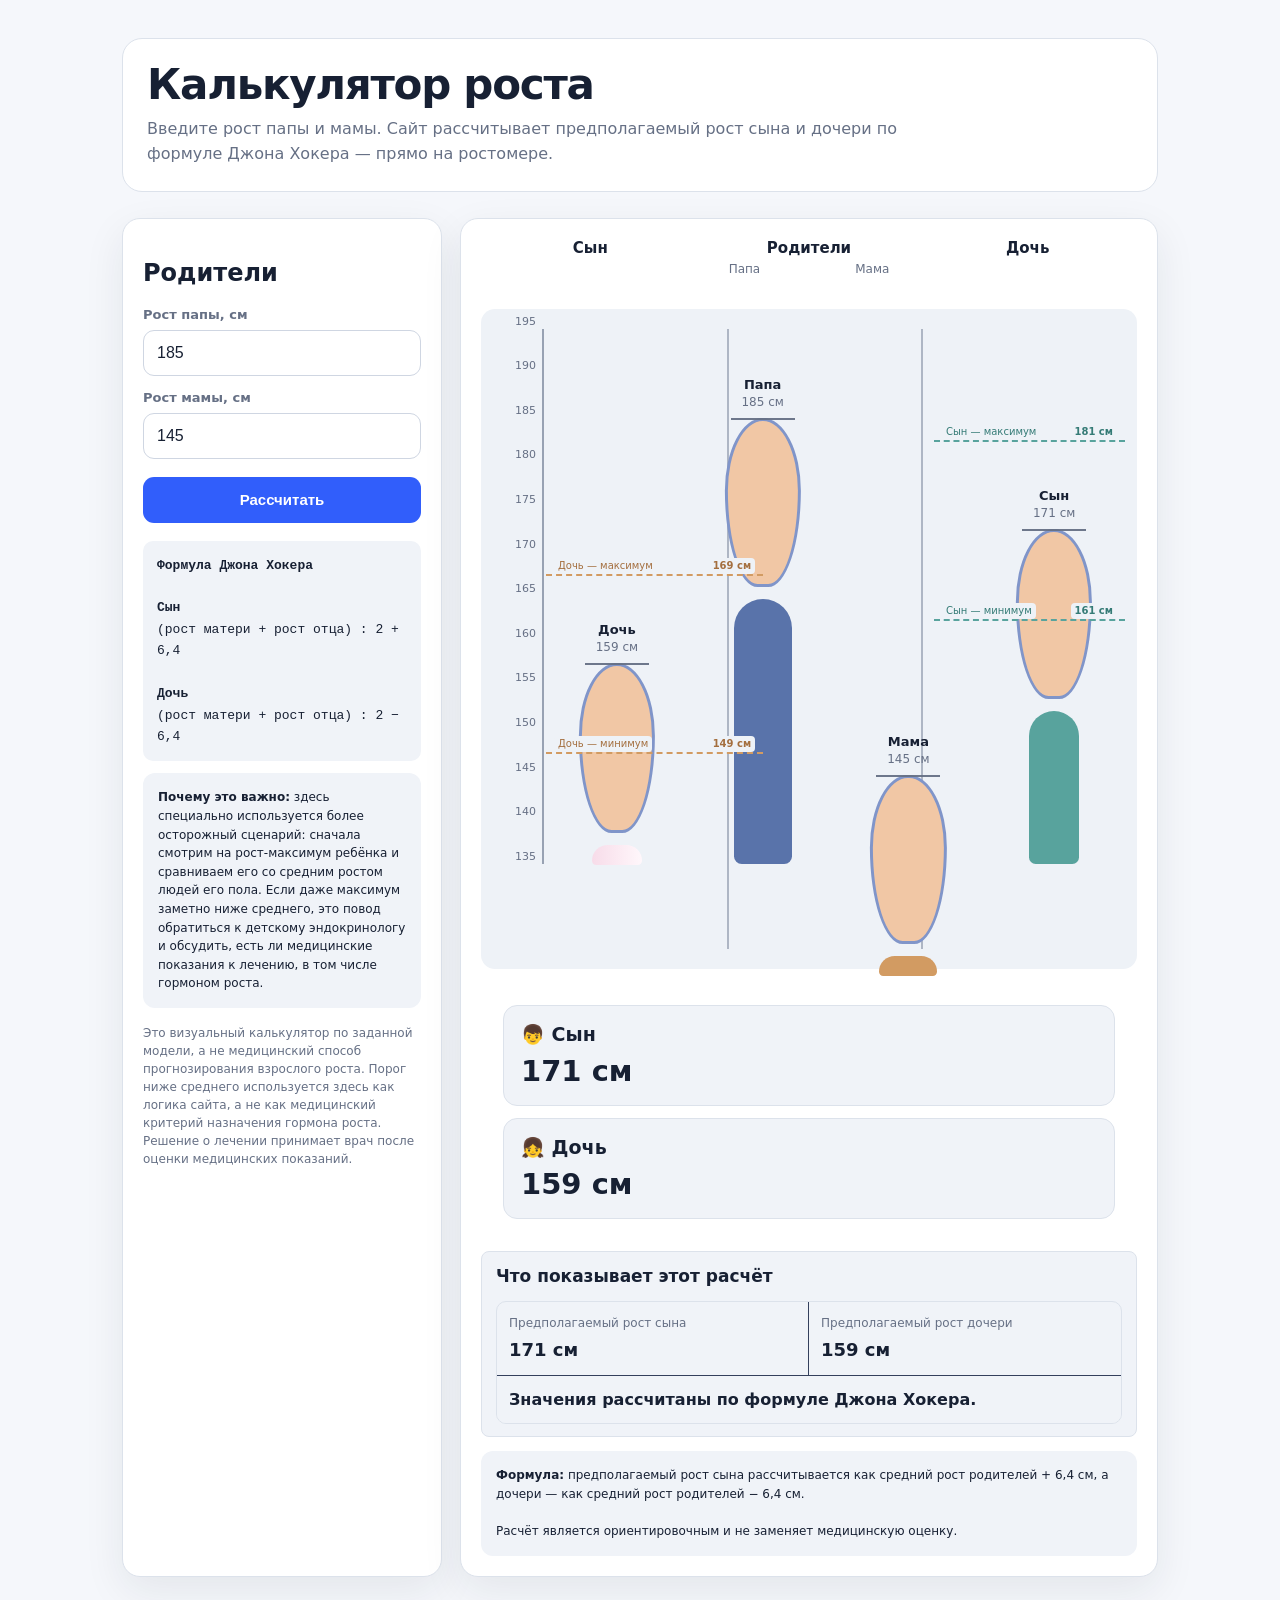
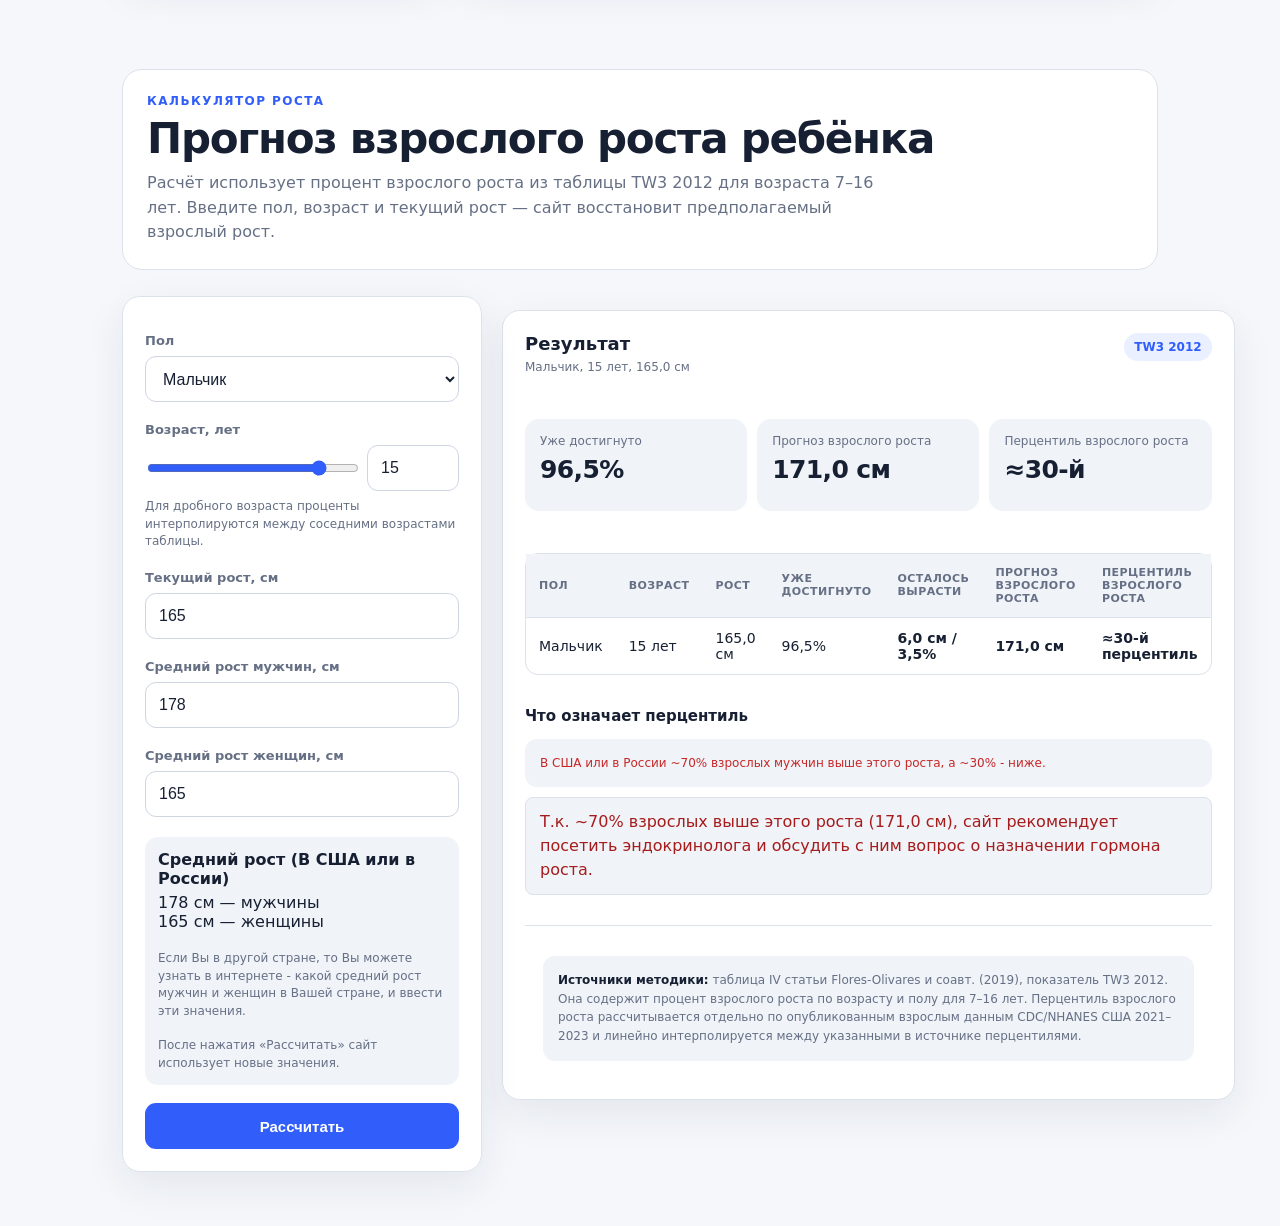
==== commit f5991195: "now it has notification" ====
--- a/index.html
+++ b/index.html
@@ -190,6 +190,20 @@
 .divider {
   background: #98a2b3 !important;
 }
+.percentileWarning {
+  color: #c62828 !important;
+}
+.advice {
+  margin-top: 10px;
+  padding: 12px 14px;
+  border: 1px solid #efb0b0;
+  border-radius: 8px;
+  background: #fff4f4;
+  color: #a61b1b !important;
+}
+.advice[hidden] {
+  display: none;
+}
 </style>
 
 </head>
@@ -299,6 +313,7 @@
         <div class="section">
           <h2>Что означает перцентиль</h2>
           <div id="percentileText" class="note">Примерно 30% мужчин в используемой взрослой референсной выборке ниже этого роста, а примерно 70% — выше.</div>
+          <div id="growthHormoneAdvice" class="advice" hidden></div>
         </div>
 
         <div class="source">
@@ -314,6 +329,8 @@
 
 <!-- Формула Джона Хокера.html скрипт:-->
 <script>
+const PERCENTILE_RECOMMENDATION_THRESHOLD = 50;
+
 function calculate(){
     const dad=+document.getElementById('dad').value;
     const mom=+document.getElementById('mom').value;
@@ -606,11 +623,27 @@
   document.getElementById('rAdult').innerHTML = `<strong class="highlight">${fmt(adult)} см</strong>`;
   document.getElementById('rPercentile').innerHTML = `<strong class="highlight">${pText} перцентиль</strong>`;
   const low = Math.max(0, Math.min(100, perc.value));
-  document.getElementById('percentileText').textContent = perc.bound === '<'
-    ? `Прогноз ниже 5-го перцентиля используемой референсной выборки.`
-    : perc.bound === '>'
-      ? `Прогноз выше 95-го перцентиля используемой референсной выборки.`
-      : `В США или в России   ~${Math.round(100-low)}%  взрослых ${gender === 'male' ? 'мужчин' : 'женщин'} выше этого роста, а ~${Math.round(low)}% - ниже.`;
+  const adultsAbove = Math.round(100 - low);
+  const percentileText = document.getElementById('percentileText');
+  const growthHormoneAdvice = document.getElementById('growthHormoneAdvice');
+
+  percentileText.classList.remove('percentileWarning');
+  growthHormoneAdvice.hidden = true;
+  growthHormoneAdvice.textContent = '';
+
+  if (perc.bound === '<') {
+    percentileText.textContent = `Прогноз ниже 5-го перцентиля используемой референсной выборки.`;
+  } else if (perc.bound === '>') {
+    percentileText.textContent = `Прогноз выше 95-го перцентиля используемой референсной выборки.`;
+  } else {
+    percentileText.textContent = `В США или в России   ~${adultsAbove}%  взрослых ${gender === 'male' ? 'мужчин' : 'женщин'} выше этого роста, а ~${Math.round(low)}% - ниже.`;
+
+    if (adultsAbove > PERCENTILE_RECOMMENDATION_THRESHOLD) {
+      percentileText.classList.add('percentileWarning');
+      growthHormoneAdvice.hidden = false;
+      growthHormoneAdvice.textContent = `Т.к. ~${adultsAbove}% взрослых выше этого роста (${fmt(adult)} см), сайт рекомендует посетить эндокринолога и обсудить с ним вопрос о назначении гормона роста.`;
+    }
+  }
 }
 calculate();
 </script>
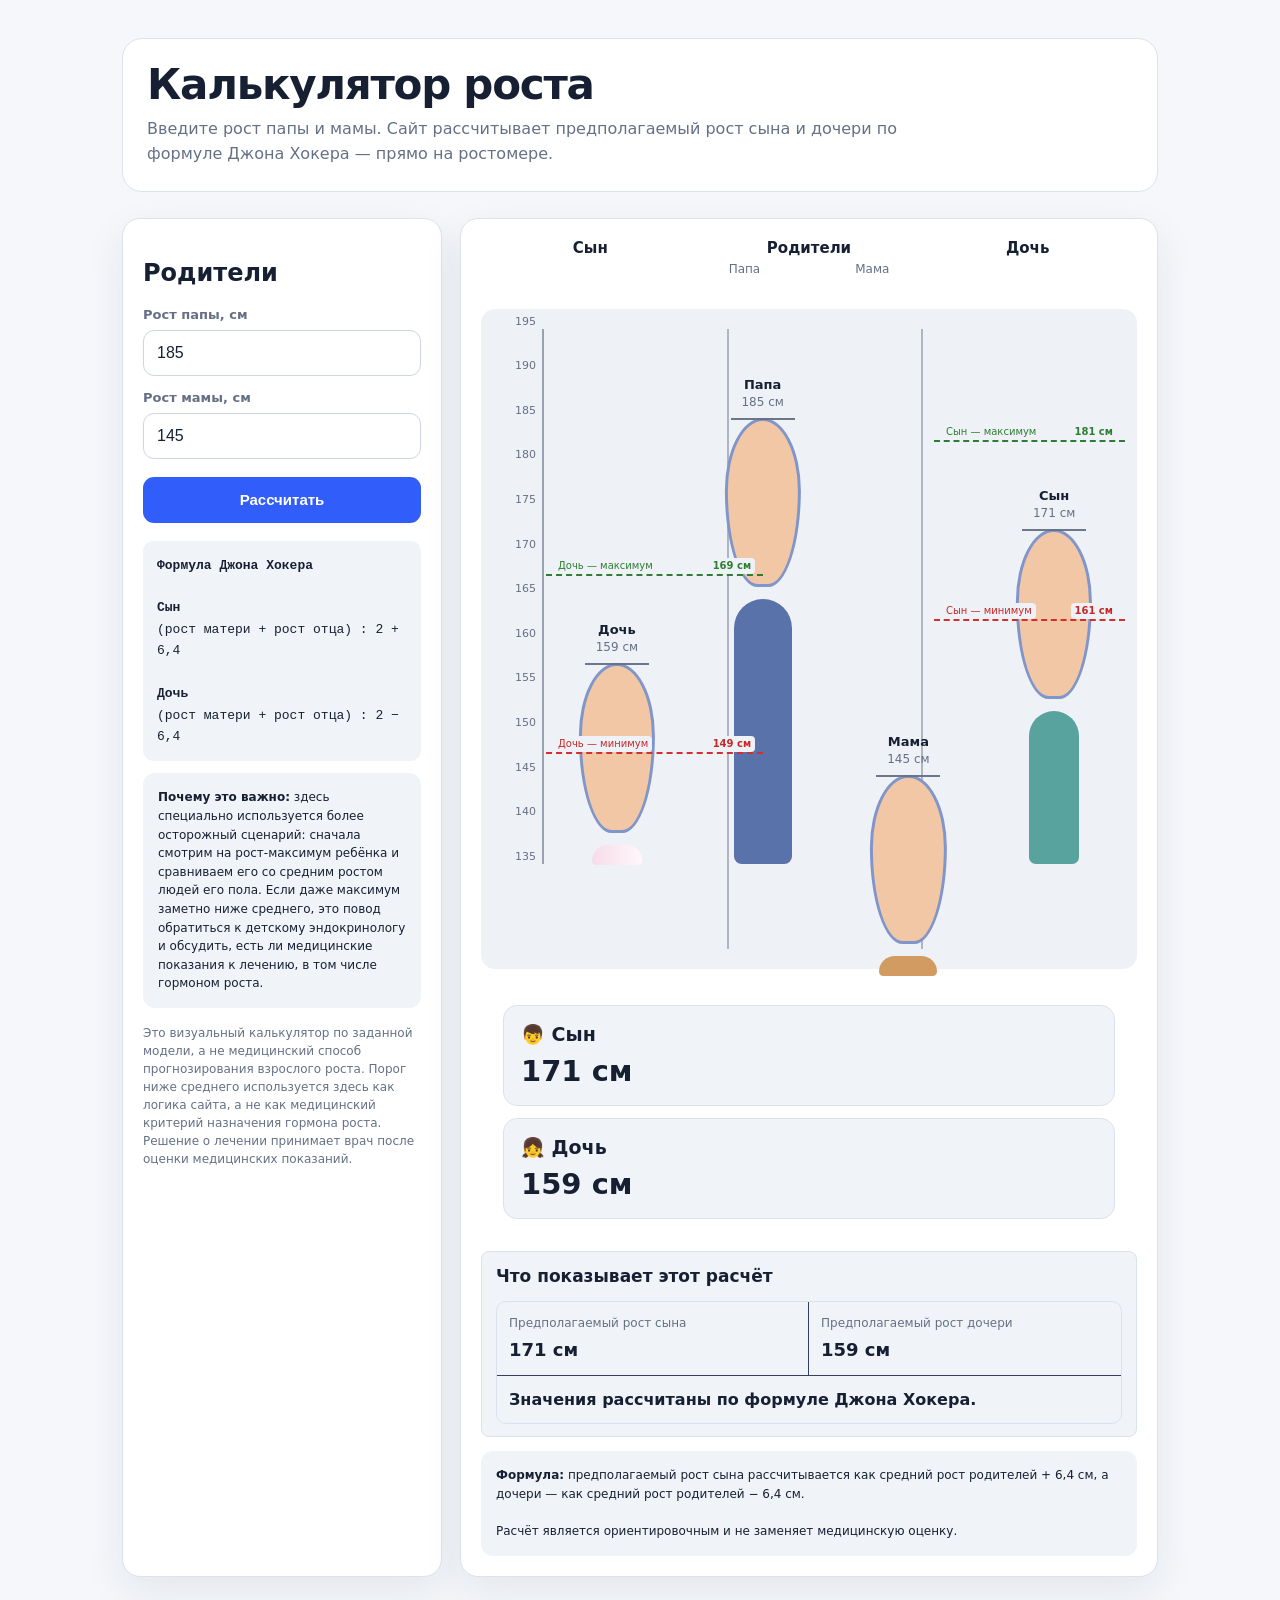
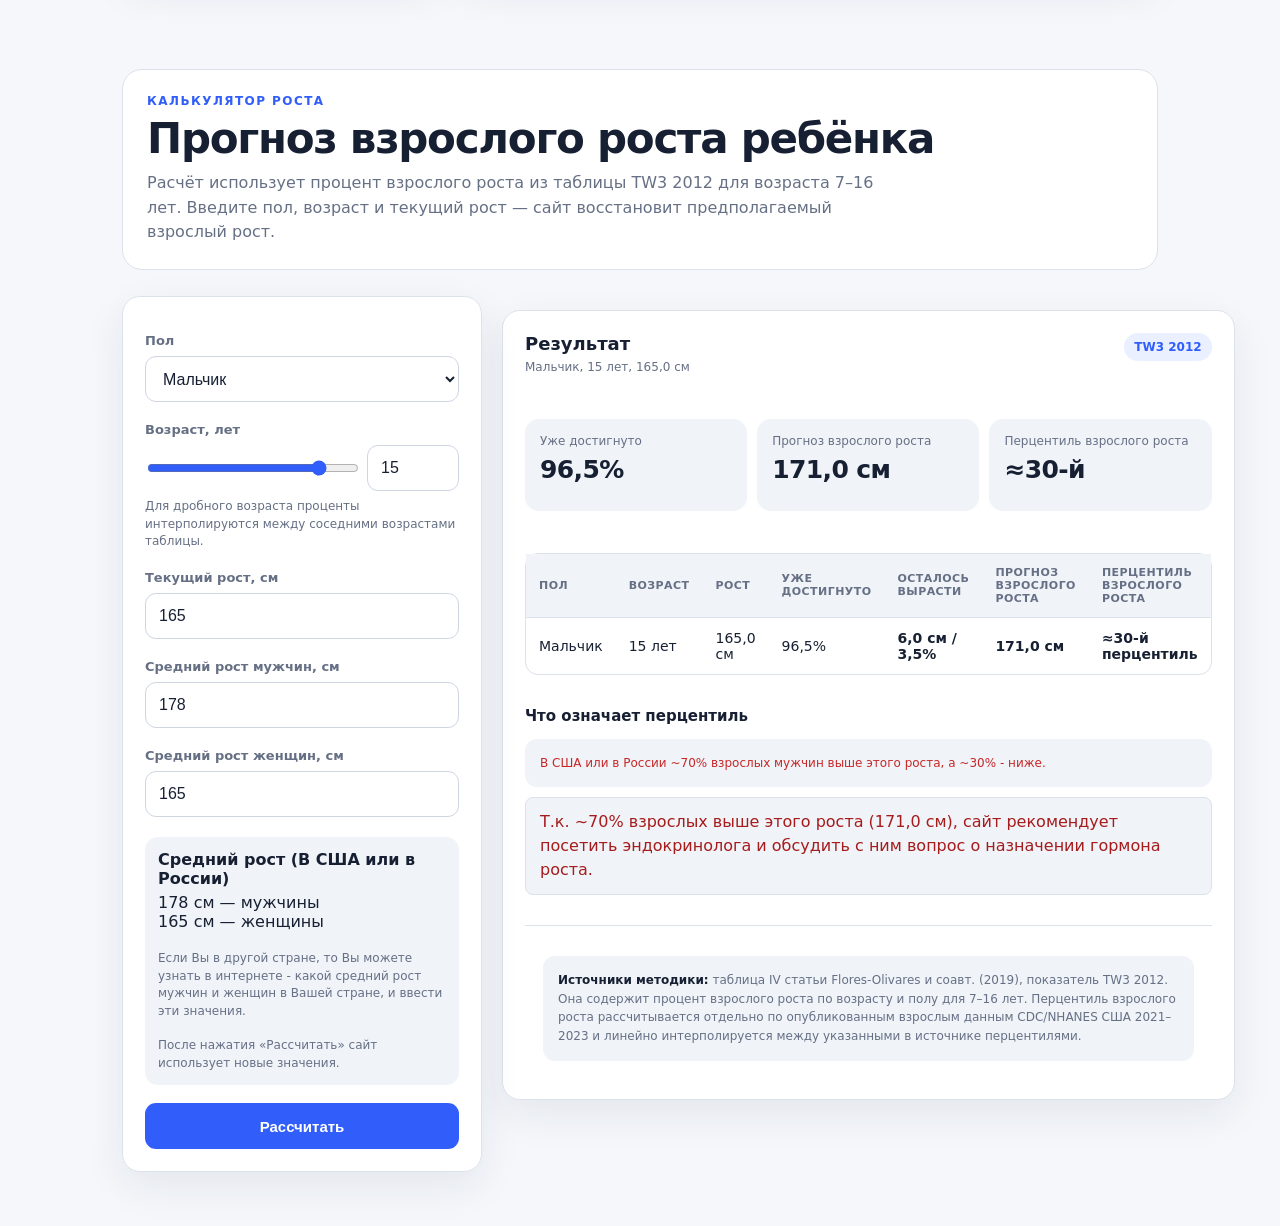
==== commit 6da6f144: "now min-line is red and max-line is green" ====
--- a/index.html
+++ b/index.html
@@ -44,7 +44,7 @@
   
   .result{background:#0d1320;border:1px solid #34405d;border-radius:14px;padding:17px}.result h2{margin:0 0 8px;font-size:19px}.num{font-size:29px;font-weight:900}.muted{color:#aeb9d0;font-size:13px}.note{margin-top:14px;padding:15px;border-radius:12px;background:#202b44;line-height:1.5}.advice{margin-top:14px;padding:15px;border-radius:12px;border:1px solid #52688f;background:#151e31;line-height:1.5}
 .advice h3{margin:0 0 12px;font-size:17px}.comparison{display:grid;gap:10px}.comparisonRow{display:grid;grid-template-columns:1fr 1fr;gap:0;background:#0d1320;border:1px solid #34405d;border-radius:10px;overflow:hidden}.comparisonCell{padding:12px;border-bottom:1px solid #34405d}.comparisonCell:first-child{border-right:1px solid #34405d}.comparisonLabel{color:#aeb9d0;font-size:12px;margin-bottom:4px}.comparisonValue{font-size:18px;font-weight:800}.comparisonResult{grid-column:1/-1;padding:12px;font-weight:700;line-height:1.45;background:#151e31}@media(max-width:600px){.comparisonRow{grid-template-columns:1fr}}
-.disclaimer{color:#9eabc4;font-size:12px;line-height:1.5;margin-top:16px}.rangeMarker{position:absolute;left:0;right:0;height:0;z-index:6;pointer-events:none;border-top:2px dashed #315efb}.rangeMarker span,.rangeMarker b{position:absolute;top:-18px;font-size:10px;line-height:14px;white-space:nowrap;background:#eef2f7;padding:1px 4px;border-radius:4px}.rangeMarker span{left:2px}.rangeMarker b{right:2px}.rangeMarker.sonMin span,.rangeMarker.sonMax span{left:8px}.rangeMarker.sonMin b,.rangeMarker.sonMax b{right:8px}.rangeMarker.daughterMin span,.rangeMarker.daughterMax span{left:8px}.rangeMarker.daughterMin b,.rangeMarker.daughterMax b{right:8px}.rangeMarker.sonMin,.rangeMarker.sonMax{border-top-color:#58a39d}.rangeMarker.daughterMin,.rangeMarker.daughterMax{border-top-color:#d29b62}.rangeMarker.sonMin span,.rangeMarker.sonMin b,.rangeMarker.sonMax span,.rangeMarker.sonMax b{color:#357b76}.rangeMarker.daughterMin span,.rangeMarker.daughterMin b,.rangeMarker.daughterMax span,.rangeMarker.daughterMax b{color:#a46f3f}@media(max-width:850px){.layout{grid-template-columns:1fr}.stage{height:540px}.person{min-width:45px}.person b{font-size:10px}.body{width:45px}.son .body,.daughter .body{width:39px}}
+.disclaimer{color:#9eabc4;font-size:12px;line-height:1.5;margin-top:16px}.rangeMarker{position:absolute;left:0;right:0;height:0;z-index:6;pointer-events:none;border-top:2px dashed #315efb}.rangeMarker span,.rangeMarker b{position:absolute;top:-18px;font-size:10px;line-height:14px;white-space:nowrap;background:#eef2f7;padding:1px 4px;border-radius:4px}.rangeMarker span{left:2px}.rangeMarker b{right:2px}.rangeMarker.sonMin span,.rangeMarker.sonMax span{left:8px}.rangeMarker.sonMin b,.rangeMarker.sonMax b{right:8px}.rangeMarker.daughterMin span,.rangeMarker.daughterMax span{left:8px}.rangeMarker.daughterMin b,.rangeMarker.daughterMax b{right:8px}.rangeMarker.sonMin{border-top-color:#d32f2f}.rangeMarker.sonMax{border-top-color:#2e7d32}.rangeMarker.daughterMin{border-top-color:#d32f2f}.rangeMarker.daughterMax{border-top-color:#2e7d32}.rangeMarker.sonMin span,.rangeMarker.sonMin b{color:#c62828}.rangeMarker.sonMax span,.rangeMarker.sonMax b{color:#2e7d32}.rangeMarker.daughterMin span,.rangeMarker.daughterMin b{color:#c62828}.rangeMarker.daughterMax span,.rangeMarker.daughterMax b{color:#2e7d32}@media(max-width:850px){.layout{grid-template-columns:1fr}.stage{height:540px}.person{min-width:45px}.person b{font-size:10px}.body{width:45px}.son .body,.daughter .body{width:39px}}
 </style>
 
 
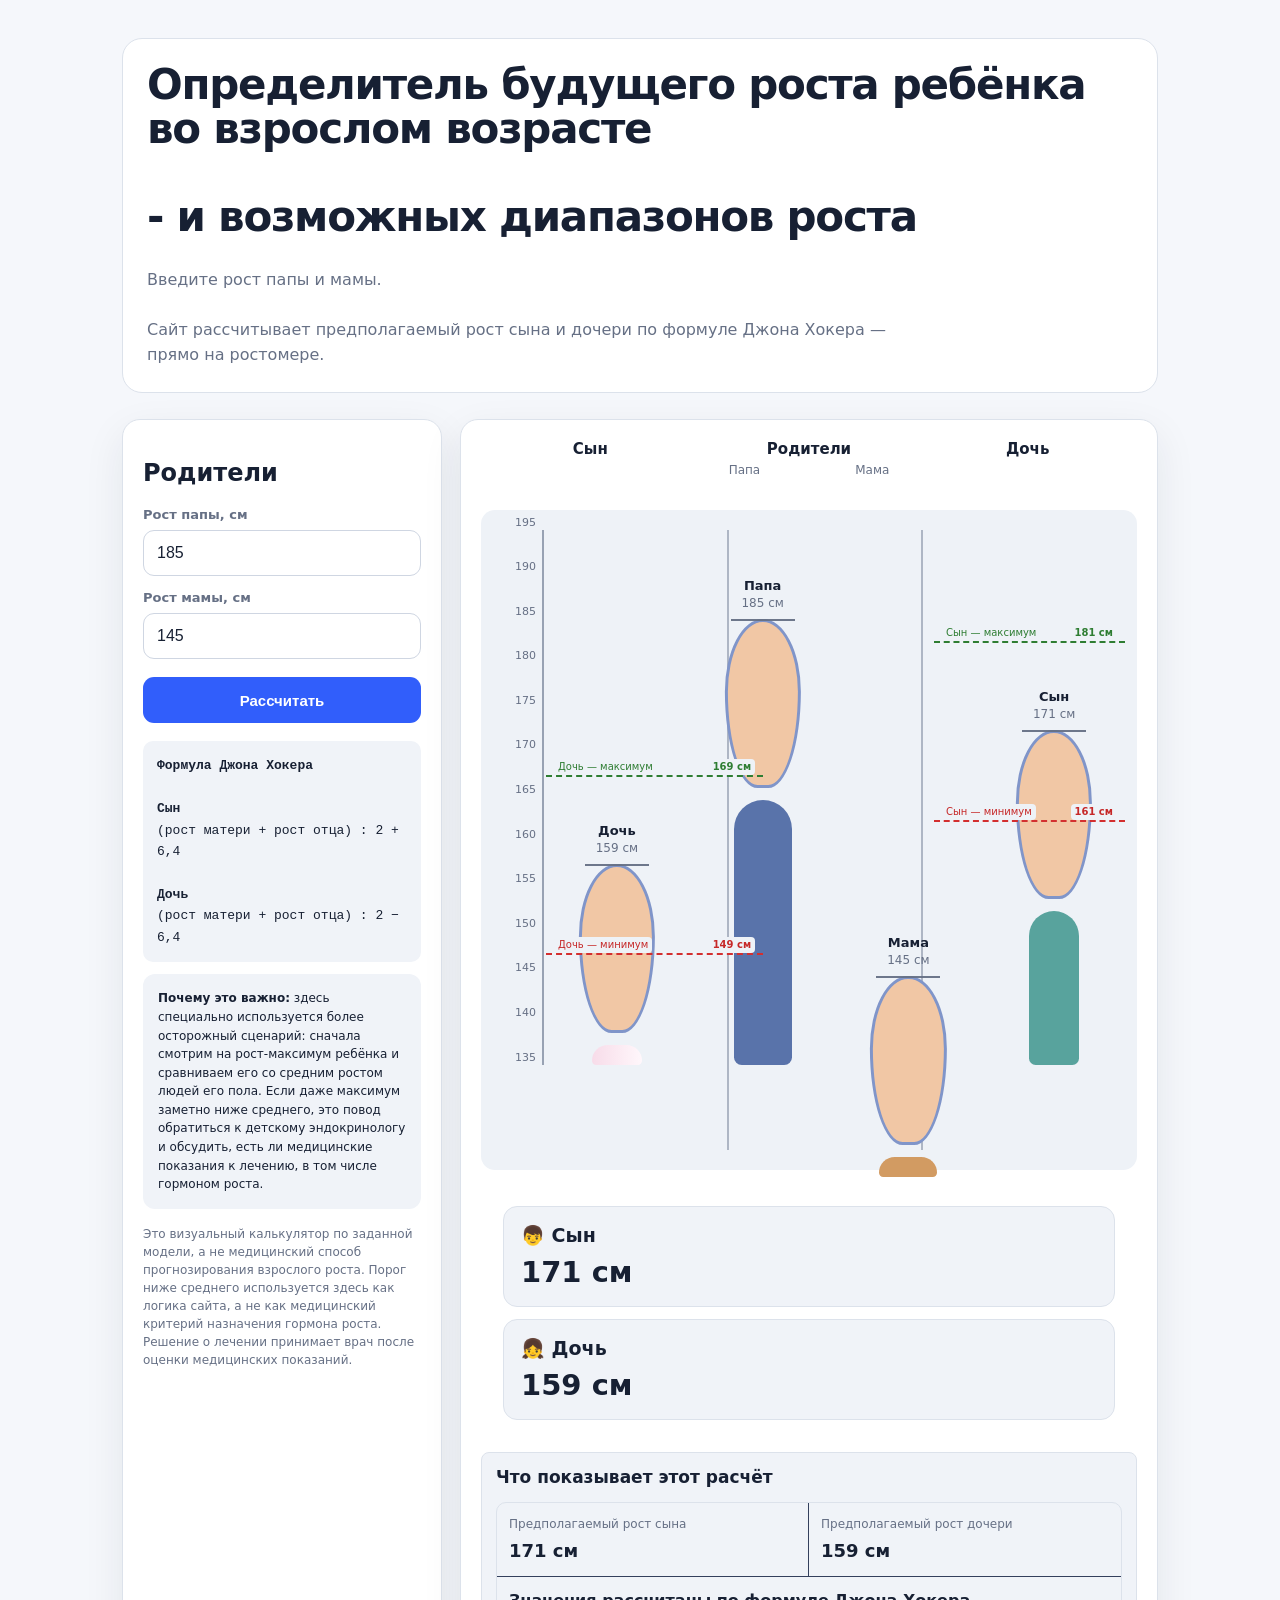
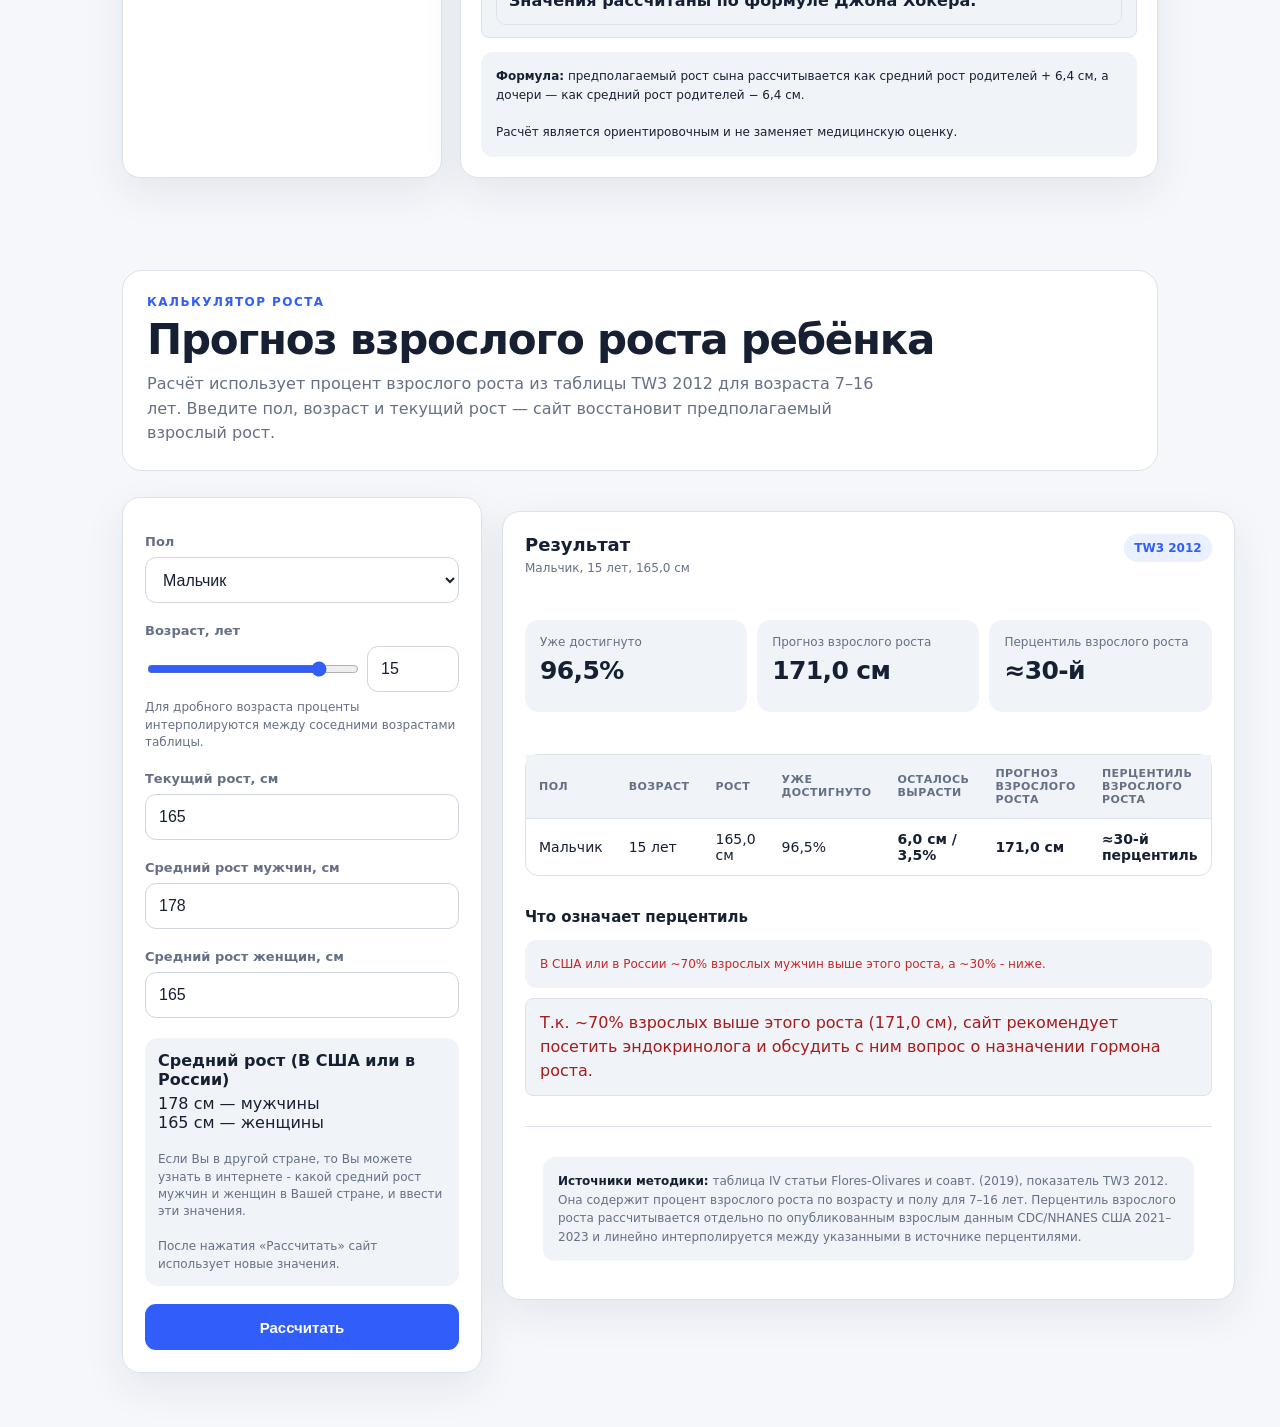
==== commit 253bc430: "added br" ====
--- a/index.html
+++ b/index.html
@@ -6,7 +6,7 @@
 <meta charset="utf-8">
 <meta name="viewport" content="width=device-width,initial-scale=1">
 
-<title>Калькулятор роста</title>
+<title>Определитель роста</title>
 
 <!-- Формула Джона Хокера.html стили-->
 <style>
@@ -210,7 +210,15 @@
 
 <body>
     <!-- Формула Джона Хокера.html div-->
-<div class="wrap"><header><h1>Калькулятор роста</h1><div class="lead">Введите рост папы и мамы. Сайт рассчитывает предполагаемый рост сына и дочери по формуле Джона Хокера — прямо на ростомере.</div></header><div class="layout"><section class="card"><h2>Родители</h2><label>Рост папы, см</label><input id="dad" type="number" min="70" max="250" value="185"><label>Рост мамы, см</label><input id="mom" type="number" min="70" max="250" value="145"><button onclick="calculate()">Рассчитать</button><div class="formula"><b>Формула Джона Хокера</b><br><br><b>Сын</b><br>(рост матери + рост отца) : 2 + 6,4<br><br><b>Дочь</b><br>(рост матери + рост отца) : 2 − 6,4</div><div class="note" style="margin-top:12px;background:#2a2030">
+<div class="wrap"><header><h1>Определитель будущего роста ребёнка во взрослом возрасте 
+  <br/></br>
+  
+  - и возможных диапазонов роста</h1>
+  </br>
+  <div class="lead">Введите рост папы и мамы. 
+    </br>
+    </br>
+    Сайт рассчитывает предполагаемый рост сына и дочери по формуле Джона Хокера — прямо на ростомере.</div></header><div class="layout"><section class="card"><h2>Родители</h2><label>Рост папы, см</label><input id="dad" type="number" min="70" max="250" value="185"><label>Рост мамы, см</label><input id="mom" type="number" min="70" max="250" value="145"><button onclick="calculate()">Рассчитать</button><div class="formula"><b>Формула Джона Хокера</b><br><br><b>Сын</b><br>(рост матери + рост отца) : 2 + 6,4<br><br><b>Дочь</b><br>(рост матери + рост отца) : 2 − 6,4</div><div class="note" style="margin-top:12px;background:#2a2030">
 <b>Почему это важно:</b> здесь специально используется более осторожный сценарий: сначала смотрим на рост-максимум ребёнка и сравниваем его со средним ростом людей его пола. Если даже максимум заметно ниже среднего, это повод обратиться к детскому эндокринологу и обсудить, есть ли медицинские показания к лечению, в том числе гормоном роста.
 </div>
 
